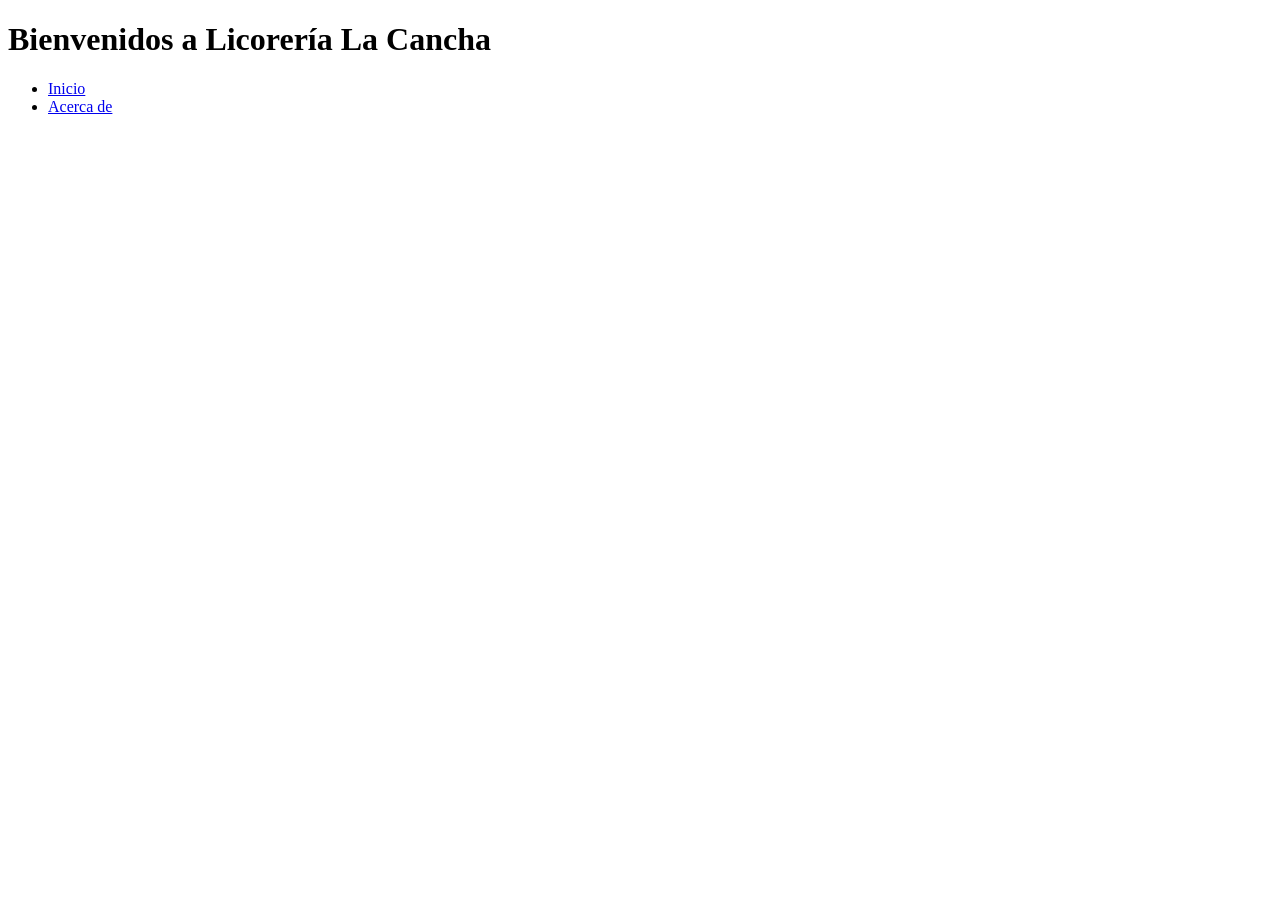
==== Trabajo1/index.html @ 44dd520c "1st commit" ====
<!DOCTYPE html>
<html lang="es">
<!-- Formulario:TextInput V_01 -->


<head>
    <meta charset="UTF-8">
    <meta name="viewport" content="width=device-width, initial-scale=1.0">


    <meta name="author" content="Nombre del Autor(ES)">
    <meta name="description" content="Licorera La Cancha, la mejor excusa para compartir con tus amigos">


    <title>Licorería La Cancha</title>
</head>


<body>
    <header>
        <h1>Bienvenidos a Licorería La Cancha</h1>
        <nav>
            <ul>
                <li><a href="index.html">Inicio</a></li>
                <!-- Debe incluir un enlace a una segunda página web que muestre un about -->
                <li><a href="about.html">Acerca de</a></li>
            </ul>
        </nav>




</body>


</html>
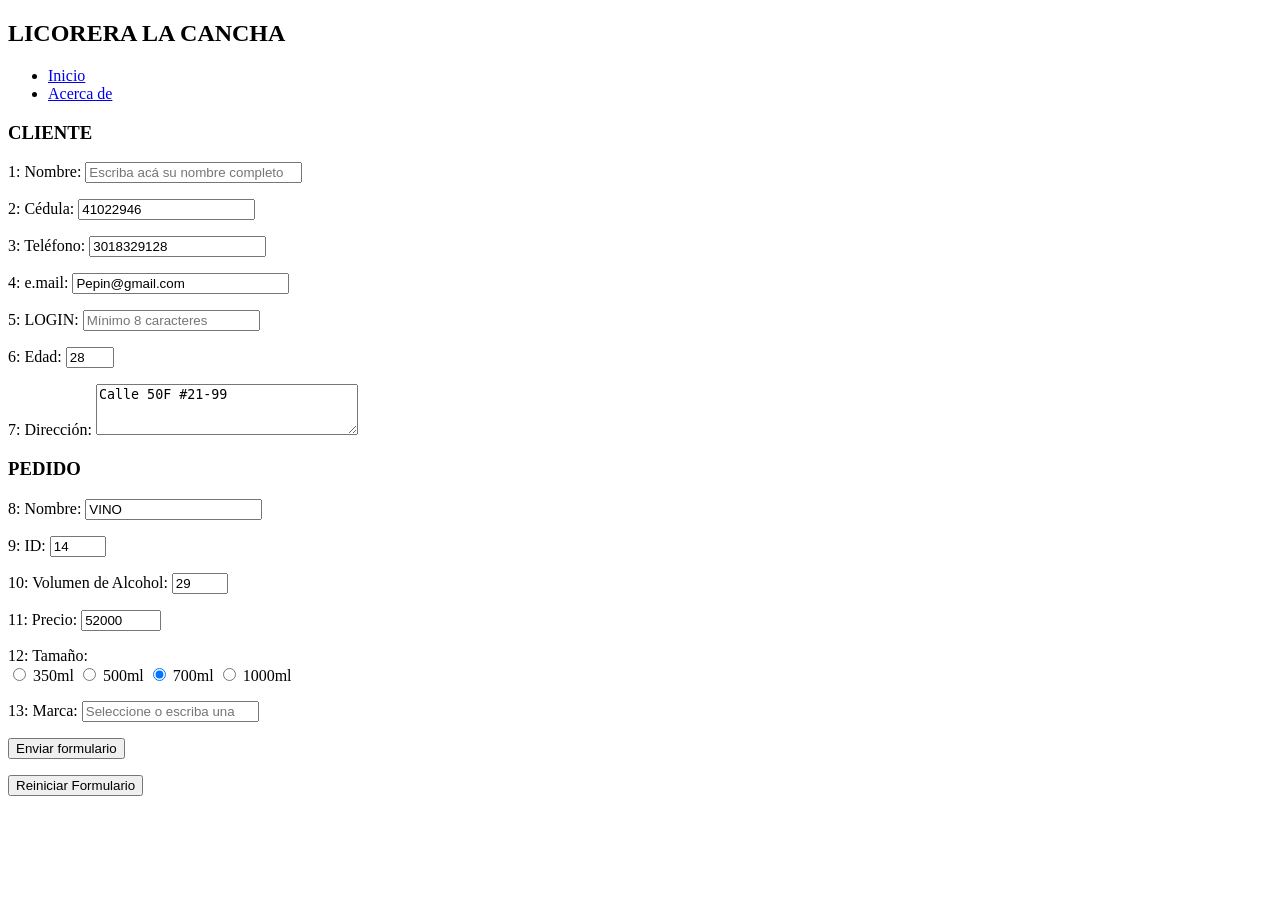
==== commit a4ec7461: "fix: index naming" ====
--- a/Trabajo1/index.html
+++ b/Trabajo1/index.html
@@ -1,7 +1,6 @@
 <!DOCTYPE html>
 <html lang="es">
-<!-- Formulario:TextInput V_01 -->
-
+<!-- Formulario: Licorera La Cancha V_01 -->
 
 <head>
     <meta charset="UTF-8">
@@ -15,22 +14,137 @@
     <title>Licorería La Cancha</title>
 </head>
 
+<body>
 
-<body>
-    <header>
-        <h1>Bienvenidos a Licorería La Cancha</h1>
-        <nav>
-            <ul>
-                <li><a href="index.html">Inicio</a></li>
-                <!-- Debe incluir un enlace a una segunda página web que muestre un about -->
-                <li><a href="about.html">Acerca de</a></li>
-            </ul>
-        </nav>
+    <h2>LICORERA LA CANCHA</h2>
 
+    <nav>
+        <ul>
+            <li><a href="index.html">Inicio</a></li>
+            <!-- Debe incluir un enlace a una segunda página web que muestre un about -->
+            <li><a href="about.html">Acerca de</a></li>
+        </ul>
+    </nav>
+
+    <form name="formulario_licorera" action="procesar_formulario_licorera.js">
+
+
+        <h3>CLIENTE</h3>
+
+
+        <p>
+            <label for="cliente_nombre">1: Nombre:</label>
+            <input type="text" id="cliente_nombre" placeholder="Escriba acá su nombre completo" size="25" required>
+        </p>
+
+
+        <p>
+            <label for="cliente_cedula">2: Cédula:</label>
+            <input type="input" id="cliente_cedula" name="ClienteCedula" value="41022946" min="1000000" max="99999999"
+                required>
+        </p>
+
+
+        <p>
+            <label for="cliente_telefono">3: Teléfono:</label>
+            <input type="number" id="cliente_telefono" name="ClienteTelefono" value="3018329128"
+                placeholder="Ej. 3001234567" size="15" required>
+        </p>
+
+
+        <p>
+            <label for="cliente_email">4: e.mail:</label>
+            <input type="email" id="cliente_email" name="ClienteEmail" value="Pepin@gmail.com"
+                placeholder="Ej. nombre@correo.com" size="25" required>
+        </p>
+
+
+        <p>
+            <label for="cliente_login">5: LOGIN:</label>
+            <input type="password" id="cliente_login" name="ClienteLogin" placeholder="Mínimo 8 caracteres" size="20"
+                required>
+        </p>
+
+
+        <p>
+            <label for="cliente_edad">6: Edad:</label>
+            <input type="number" id="cliente_edad" name="ClienteEdad" value="28" placeholder="Ej. 25" min="18" max="99"
+                size="5" required>
+        </p>
+
+
+        <p>
+            <label for="cliente_direccion">7: Dirección:</label>
+            <textarea name="ClienteDireccion" id="cliente_direccion" cols="30" rows="3">Calle 50F #21-99</textarea>
+        </p>
+
+
+        <h3>PEDIDO</h3>
+
+
+        <p>
+            <label for="pedido_nombre">8: Nombre:</label>
+            <input type="text" id="pedido_nombre" name="PedidoNombre" value="VINO"
+                placeholder="Ej. VINO, AGUARDIENTE..." size="20" required>
+        </p>
+
+
+        <p>
+            <label for="pedido_id">9: ID:</label>
+            <input type="number" id="pedido_id" name="PedidoId" value="14" min="1" max="100">
+        </p>
+
+
+        <p>
+            <label for="pedido_volumen_alcohol">10: Volumen de Alcohol:</label>
+            <input type="number" id="pedido_volumen_alcohol" name="PedidoVolumenAlcohol" value="29" placeholder="Ej. 29"
+                min="0" max="100" size="5" required>
+        </p>
+
+
+        <p>
+            <label for="pedido_precio">11: Precio:</label>
+            <input type="number" id="pedido_precio" name="PedidoPrecio" value="52000" min="1000" max="500000">
+        </p>
+
+
+        <p>
+            <label>12: Tamaño:</label><br>
+            <input type="radio" id="pedido_tamano_350" name="PedidoTamano" value="350ml">
+            <label for="pedido_tamano_350">350ml</label>
+            <input type="radio" id="pedido_tamano_500" name="PedidoTamano" value="500ml">
+            <label for="pedido_tamano_500">500ml</label>
+            <input type="radio" id="pedido_tamano_700" name="PedidoTamano" value="700ml" checked>
+            <label for="pedido_tamano_700">700ml</label>
+            <input type="radio" id="pedido_tamano_1000" name="PedidoTamano" value="1000ml">
+            <label for="pedido_tamano_1000">1000ml</label>
+        </p>
+
+        <p>
+            <label for="pedido_marca">13: Marca:</label>
+            <input type="text" id="pedido_marca" name="PedidoMarca" placeholder="Seleccione o escriba una marca"
+                size="20" autocomplete="off" list="lista_marcas">
+            <datalist id="lista_marcas">
+                <option value="Gato Negro">Gato Negro</option>
+                <option value="Concha y Toro">Concha y Toro</option>
+                <option value="Santa Helena">Santa Helena</option>
+                <option value="Casillero del Diablo">Casillero del Diablo</option>
+            </datalist>
+        </p>
+
+        <p>
+            <label for="boton_enviar"></label>
+            <input type="submit" id="boton_enviar" value="Enviar formulario" formtarget="_blank">
+        </p>
+        <p>
+            <label for="boton_reiniciar"></label>
+            <input type="reset" id="boton_reiniciar" value="Reiniciar Formulario">
+        </p>
+
+    </form>
 
 
 
 </body>
 
-
 </html>
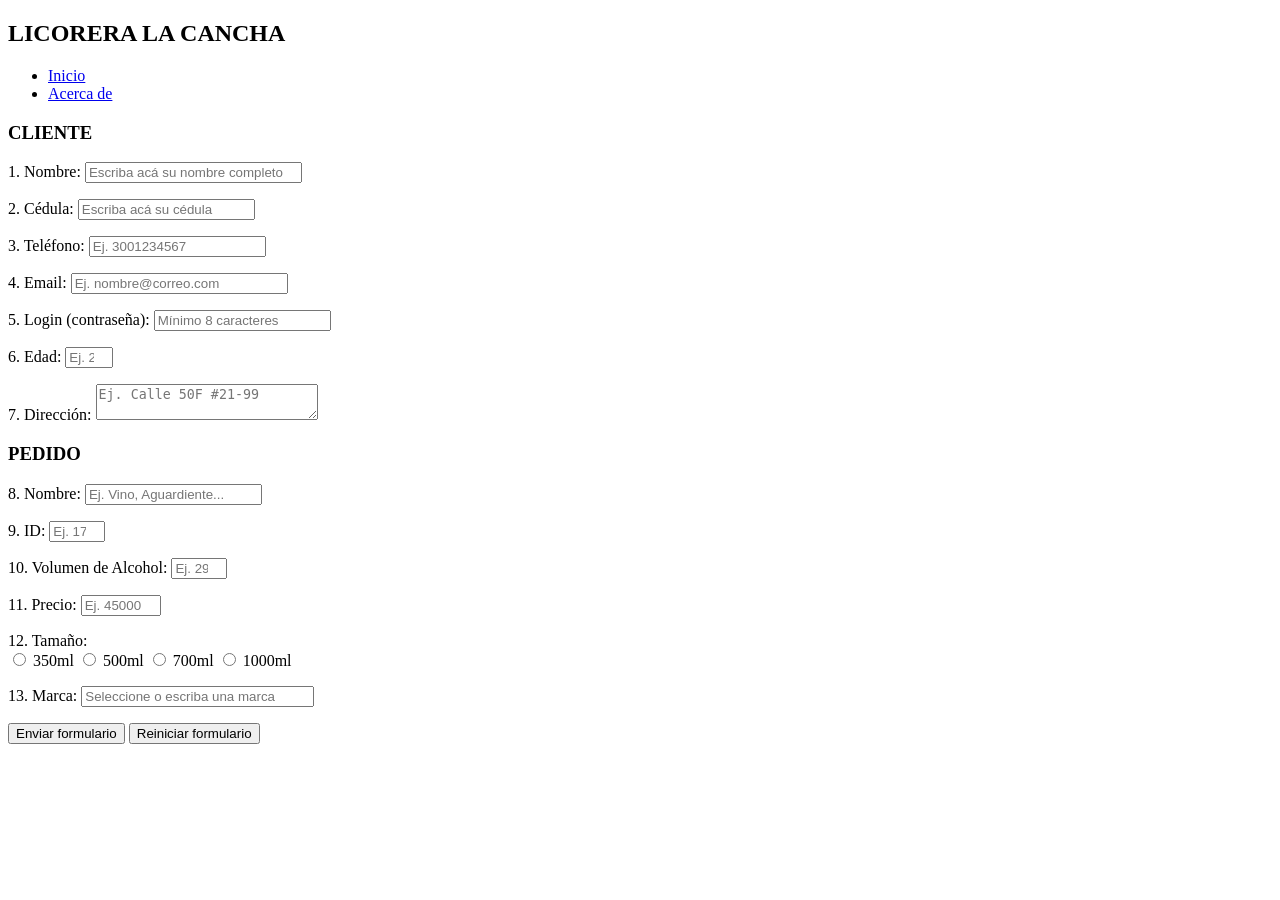
==== commit 59435d8b: "feat: new about section and general improvements" ====
--- a/Trabajo1/index.html
+++ b/Trabajo1/index.html
@@ -5,13 +5,10 @@
 <head>
     <meta charset="UTF-8">
     <meta name="viewport" content="width=device-width, initial-scale=1.0">
-
-
-    <meta name="author" content="Nombre del Autor(ES)">
+    <meta name="author" content="Juan Luis Montiel Villalba, Juan Manuel Rodríguez Sánchez">
     <meta name="description" content="Licorera La Cancha, la mejor excusa para compartir con tus amigos">
-
-
-    <title>Licorería La Cancha</title>
+    <link rel="icon" type="image/svg+xml" href="https://www.svgrepo.com/show/137442/soccer-field.svg">
+    <title>Licorera La Cancha</title>
 </head>
 
 <body>
@@ -26,104 +23,94 @@
         </ul>
     </nav>
 
-    <form name="formulario_licorera" action="procesar_formulario_licorera.js">
-
+    <form id="formulario_n01" name="formularioN01" action="validacion_form.js">
 
         <h3>CLIENTE</h3>
 
+        <p>
+            <label for="cliente_nombre">1. Nombre:</label>
+            <input type="text" id="cliente_nombre" name="ClienteNombre" placeholder="Escriba acá su nombre completo" 
+                size="25" required="on" autocomplete="on" pattern="[A-Za-zÁÉÍÓÚáéíóúÑñ ]{3,}">
+        </p>
 
         <p>
-            <label for="cliente_nombre">1: Nombre:</label>
-            <input type="text" id="cliente_nombre" placeholder="Escriba acá su nombre completo" size="25" required>
+            <label for="cliente_cedula">2. Cédula:</label>
+            <input type="number" id="cliente_cedula" name="ClienteCedula" placeholder="Escriba acá su cédula"
+                required="on" autocomplete="on" pattern="\d{8,11}">
         </p>
 
+        <p>
+            <label for="cliente_telefono">3. Teléfono:</label>
+            <input type="number" id="cliente_telefono" name="ClienteTelefono"
+                placeholder="Ej. 3001234567" size="15" required="on" autocomplete="on" pattern="\d{10}">
+        </p>
 
         <p>
-            <label for="cliente_cedula">2: Cédula:</label>
-            <input type="input" id="cliente_cedula" name="ClienteCedula" value="41022946" min="1000000" max="99999999"
-                required>
+            <label for="cliente_email">4. Email:</label>
+            <input type="email" id="cliente_email" name="ClienteEmail"
+                placeholder="Ej. nombre@correo.com" size="25" required="on" autocomplete="on">
         </p>
 
+        <p>
+            <label for="cliente_login">5. Login (contraseña):</label>
+            <input type="password" id="cliente_login" name="ClienteLogin" title="Mínimo 8 caracteres, incluyendo al menos una letra mayúscula, una letra minúscula y un número" 
+                placeholder="Mínimo 8 caracteres" size="20" required="on" autocomplete="on" pattern="(?=.*\d)(?=.*[a-z])(?=.*[A-Z]).{8,}">
+        </p>
 
         <p>
-            <label for="cliente_telefono">3: Teléfono:</label>
-            <input type="number" id="cliente_telefono" name="ClienteTelefono" value="3018329128"
-                placeholder="Ej. 3001234567" size="15" required>
+            <label for="cliente_edad">6. Edad:</label>
+            <input type="number" id="cliente_edad" name="ClienteEdad" placeholder="Ej. 25" min="18" max="99"
+                size="7" required="on" autocomplete="on">
         </p>
 
-
         <p>
-            <label for="cliente_email">4: e.mail:</label>
-            <input type="email" id="cliente_email" name="ClienteEmail" value="Pepin@gmail.com"
-                placeholder="Ej. nombre@correo.com" size="25" required>
+            <label for="cliente_direccion">7. Dirección:</label>
+            <textarea id="cliente_direccion" name="ClienteDireccion" placeholder="Ej. Calle 50F #21-99" 
+            cols="25" rows="2" required="on" autocomplete="on"></textarea>
         </p>
-
-
-        <p>
-            <label for="cliente_login">5: LOGIN:</label>
-            <input type="password" id="cliente_login" name="ClienteLogin" placeholder="Mínimo 8 caracteres" size="20"
-                required>
-        </p>
-
-
-        <p>
-            <label for="cliente_edad">6: Edad:</label>
-            <input type="number" id="cliente_edad" name="ClienteEdad" value="28" placeholder="Ej. 25" min="18" max="99"
-                size="5" required>
-        </p>
-
-
-        <p>
-            <label for="cliente_direccion">7: Dirección:</label>
-            <textarea name="ClienteDireccion" id="cliente_direccion" cols="30" rows="3">Calle 50F #21-99</textarea>
-        </p>
-
 
         <h3>PEDIDO</h3>
 
+        <p>
+            <label for="pedido_nombre">8. Nombre:</label>
+            <input type="text" id="pedido_nombre" name="PedidoNombre"
+                placeholder="Ej. Vino, Aguardiente..." size="20" required="on" autocomplete="on">
+        </p>
 
         <p>
-            <label for="pedido_nombre">8: Nombre:</label>
-            <input type="text" id="pedido_nombre" name="PedidoNombre" value="VINO"
-                placeholder="Ej. VINO, AGUARDIENTE..." size="20" required>
+            <label for="pedido_id">9. ID:</label>
+            <input type="number" id="pedido_id" name="PedidoId" placeholder="Ej. 17" 
+            min="1" max="100" required="on" autocomplete="on">
         </p>
 
+        <p>
+            <label for="pedido_volumen_alcohol">10. Volumen de Alcohol:</label>
+            <input type="number" id="pedido_volumen_alcohol" name="PedidoVolumenAlcohol" placeholder="Ej. 29"
+                min="0" max="100" size="5" required="on" autocomplete="on">
+        </p>
 
         <p>
-            <label for="pedido_id">9: ID:</label>
-            <input type="number" id="pedido_id" name="PedidoId" value="14" min="1" max="100">
+            <label for="pedido_precio">11. Precio:</label>
+            <input type="number" id="pedido_precio" name="PedidoPrecio" placeholder="Ej. 45000"
+                min="1000" max="500000" required="on" autocomplete="on">
         </p>
 
-
         <p>
-            <label for="pedido_volumen_alcohol">10: Volumen de Alcohol:</label>
-            <input type="number" id="pedido_volumen_alcohol" name="PedidoVolumenAlcohol" value="29" placeholder="Ej. 29"
-                min="0" max="100" size="5" required>
-        </p>
-
-
-        <p>
-            <label for="pedido_precio">11: Precio:</label>
-            <input type="number" id="pedido_precio" name="PedidoPrecio" value="52000" min="1000" max="500000">
-        </p>
-
-
-        <p>
-            <label>12: Tamaño:</label><br>
+            <label>12. Tamaño:</label><br>
             <input type="radio" id="pedido_tamano_350" name="PedidoTamano" value="350ml">
             <label for="pedido_tamano_350">350ml</label>
             <input type="radio" id="pedido_tamano_500" name="PedidoTamano" value="500ml">
             <label for="pedido_tamano_500">500ml</label>
-            <input type="radio" id="pedido_tamano_700" name="PedidoTamano" value="700ml" checked>
+            <input type="radio" id="pedido_tamano_700" name="PedidoTamano" value="700ml">
             <label for="pedido_tamano_700">700ml</label>
             <input type="radio" id="pedido_tamano_1000" name="PedidoTamano" value="1000ml">
             <label for="pedido_tamano_1000">1000ml</label>
         </p>
 
         <p>
-            <label for="pedido_marca">13: Marca:</label>
+            <label for="pedido_marca">13. Marca:</label>
             <input type="text" id="pedido_marca" name="PedidoMarca" placeholder="Seleccione o escriba una marca"
-                size="20" autocomplete="off" list="lista_marcas">
+                size="27" autocomplete="off" list="lista_marcas">
             <datalist id="lista_marcas">
                 <option value="Gato Negro">Gato Negro</option>
                 <option value="Concha y Toro">Concha y Toro</option>
@@ -133,17 +120,13 @@
         </p>
 
         <p>
-            <label for="boton_enviar"></label>
-            <input type="submit" id="boton_enviar" value="Enviar formulario" formtarget="_blank">
-        </p>
-        <p>
-            <label for="boton_reiniciar"></label>
-            <input type="reset" id="boton_reiniciar" value="Reiniciar Formulario">
+            <button type="submit">Enviar formulario</button>
+            <button type="reset">Reiniciar formulario</button>
         </p>
 
     </form>
 
-
+    <script src="validacion_form.js"></script>
 
 </body>
 
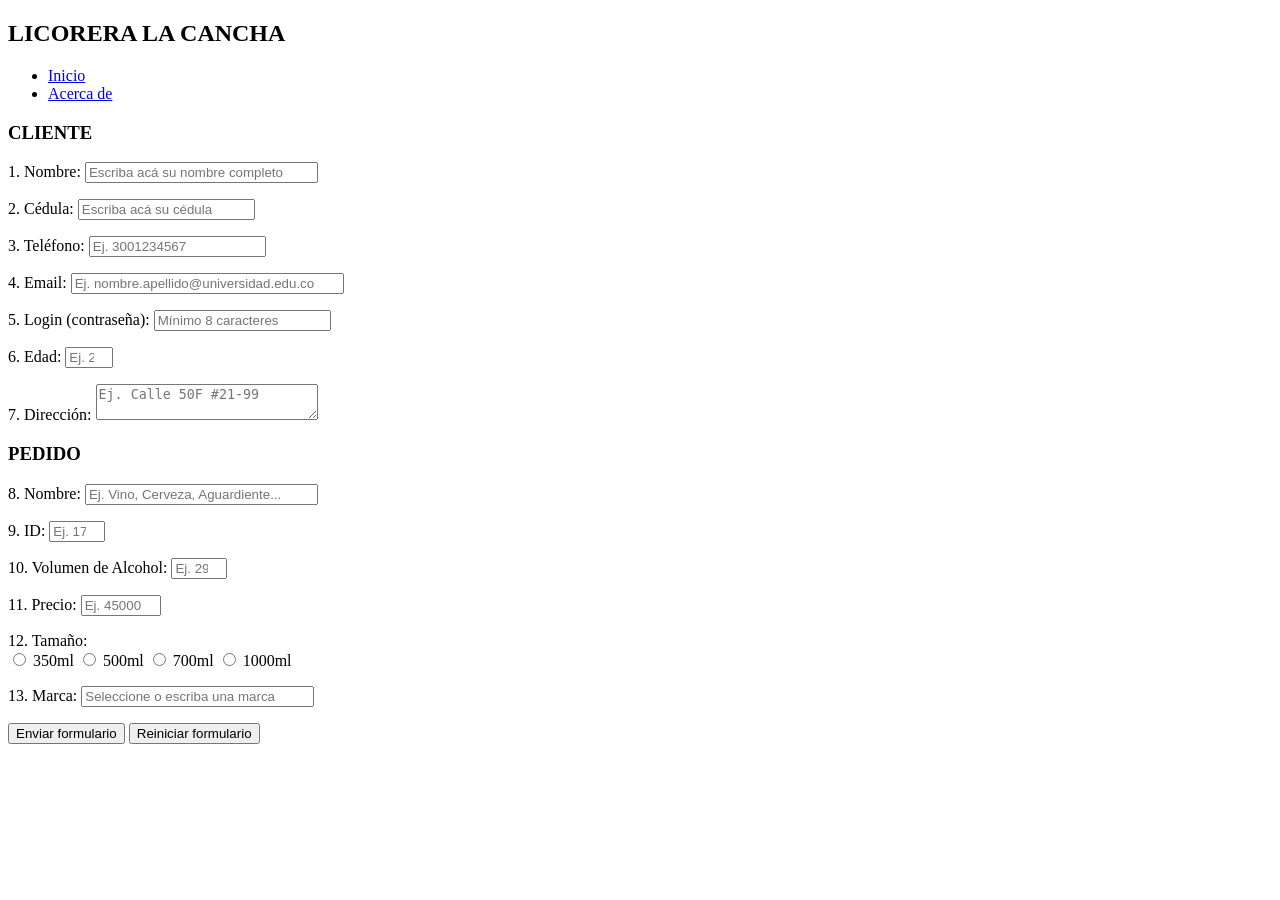
==== commit d5905949: "feat: add validacion_form.js and logo" ====
--- a/Trabajo1/index.html
+++ b/Trabajo1/index.html
@@ -18,7 +18,6 @@
     <nav>
         <ul>
             <li><a href="index.html">Inicio</a></li>
-            <!-- Debe incluir un enlace a una segunda página web que muestre un about -->
             <li><a href="about.html">Acerca de</a></li>
         </ul>
     </nav>
@@ -30,25 +29,29 @@
         <p>
             <label for="cliente_nombre">1. Nombre:</label>
             <input type="text" id="cliente_nombre" name="ClienteNombre" placeholder="Escriba acá su nombre completo" 
-                size="25" required="on" autocomplete="on" pattern="[A-Za-zÁÉÍÓÚáéíóúÑñ ]{3,}">
+                size="27" required="on" autocomplete="on" pattern="[A-Za-zÁÉÍÓÚáéíóúÑñ ]{3,}"
+                title="El nombre debe contener solo letras y espacios, con un mínimo de 3 caracteres.">
         </p>
 
         <p>
             <label for="cliente_cedula">2. Cédula:</label>
             <input type="number" id="cliente_cedula" name="ClienteCedula" placeholder="Escriba acá su cédula"
-                required="on" autocomplete="on" pattern="\d{8,11}">
+                required="on" autocomplete="on"
+                title="La cédula debe tener entre 8 y 11 dígitos numéricos.">
         </p>
 
         <p>
             <label for="cliente_telefono">3. Teléfono:</label>
             <input type="number" id="cliente_telefono" name="ClienteTelefono"
-                placeholder="Ej. 3001234567" size="15" required="on" autocomplete="on" pattern="\d{10}">
+                placeholder="Ej. 3001234567" size="15" required="on" autocomplete="on"
+                title="El teléfono debe tener exactamente 10 dígitos numéricos. Ej: 3001234567">
         </p>
 
         <p>
             <label for="cliente_email">4. Email:</label>
             <input type="email" id="cliente_email" name="ClienteEmail"
-                placeholder="Ej. nombre@correo.com" size="25" required="on" autocomplete="on">
+                placeholder="Ej. nombre.apellido@universidad.edu.co" size="32" required="on" autocomplete="on"
+                title="Ingrese un correo válido. Ej: nombre.apellido@universidad.edu.co">
         </p>
 
         <p>
@@ -60,13 +63,16 @@
         <p>
             <label for="cliente_edad">6. Edad:</label>
             <input type="number" id="cliente_edad" name="ClienteEdad" placeholder="Ej. 25" min="18" max="99"
-                size="7" required="on" autocomplete="on">
+                size="7" required="on" autocomplete="on"
+                title="La edad debe ser un número entero entre 18 y 99.">
         </p>
 
         <p>
             <label for="cliente_direccion">7. Dirección:</label>
             <textarea id="cliente_direccion" name="ClienteDireccion" placeholder="Ej. Calle 50F #21-99" 
-            cols="25" rows="2" required="on" autocomplete="on"></textarea>
+            cols="25" rows="2" required="on" autocomplete="on"
+            title="La dirección debe tener 15 y 80 caracteres. Ej: Calle 50F #21-99"
+            minlength="15" maxlength="80"></textarea>
         </p>
 
         <h3>PEDIDO</h3>
@@ -74,48 +80,62 @@
         <p>
             <label for="pedido_nombre">8. Nombre:</label>
             <input type="text" id="pedido_nombre" name="PedidoNombre"
-                placeholder="Ej. Vino, Aguardiente..." size="20" required="on" autocomplete="on">
+                placeholder="Ej. Vino, Cerveza, Aguardiente..." size="27" required="on" autocomplete="on"
+                minlength="4" pattern=".{4,}"
+                title="El nombre del producto debe tener al menos 4 caracteres.">
         </p>
 
         <p>
             <label for="pedido_id">9. ID:</label>
-            <input type="number" id="pedido_id" name="PedidoId" placeholder="Ej. 17" 
-            min="1" max="100" required="on" autocomplete="on">
+            <input type="number" id="pedido_id" name="PedidoId" placeholder="Ej. 17"
+                min="1" max="100" required="on" autocomplete="on"
+                title="El ID debe ser un número entero entre 1 y 100.">
         </p>
 
         <p>
             <label for="pedido_volumen_alcohol">10. Volumen de Alcohol:</label>
             <input type="number" id="pedido_volumen_alcohol" name="PedidoVolumenAlcohol" placeholder="Ej. 29"
-                min="0" max="100" size="5" required="on" autocomplete="on">
+                min="0" max="100" size="5" required="on" autocomplete="on"
+                title="El volumen de alcohol debe ser un número entero entre 0 y 100.">
         </p>
 
         <p>
             <label for="pedido_precio">11. Precio:</label>
             <input type="number" id="pedido_precio" name="PedidoPrecio" placeholder="Ej. 45000"
-                min="1000" max="500000" required="on" autocomplete="on">
+                min="1000" max="500000" required="on" autocomplete="on"
+                title="El precio debe ser un número entre 1.000 y 500.000.">
         </p>
 
         <p>
             <label>12. Tamaño:</label><br>
-            <input type="radio" id="pedido_tamano_350" name="PedidoTamano" value="350ml">
+            <input type="radio" id="pedido_tamano_350" name="PedidoTamano" value="350ml" required
+                title="Debe seleccionar un tamaño: 350ml, 500ml, 700ml o 1000ml.">
             <label for="pedido_tamano_350">350ml</label>
-            <input type="radio" id="pedido_tamano_500" name="PedidoTamano" value="500ml">
+            <input type="radio" id="pedido_tamano_500" name="PedidoTamano" value="500ml"
+                title="Debe seleccionar un tamaño: 350ml, 500ml, 700ml o 1000ml.">
             <label for="pedido_tamano_500">500ml</label>
-            <input type="radio" id="pedido_tamano_700" name="PedidoTamano" value="700ml">
+            <input type="radio" id="pedido_tamano_700" name="PedidoTamano" value="700ml"
+                title="Debe seleccionar un tamaño: 350ml, 500ml, 700ml o 1000ml.">
             <label for="pedido_tamano_700">700ml</label>
-            <input type="radio" id="pedido_tamano_1000" name="PedidoTamano" value="1000ml">
+            <input type="radio" id="pedido_tamano_1000" name="PedidoTamano" value="1000ml"
+                title="Debe seleccionar un tamaño: 350ml, 500ml, 700ml o 1000ml.">
             <label for="pedido_tamano_1000">1000ml</label>
         </p>
 
         <p>
             <label for="pedido_marca">13. Marca:</label>
             <input type="text" id="pedido_marca" name="PedidoMarca" placeholder="Seleccione o escriba una marca"
-                size="27" autocomplete="off" list="lista_marcas">
-            <datalist id="lista_marcas">
+                size="27" required autocomplete="off" list="lista_marcas"
+                maxlength="30" pattern=".{1,30}"
+                title="La marca puede tener hasta 30 caracteres.">
+                <datalist id="lista_marcas">
+                <option value="Pilsen">Pilsen</option>
+                <option value="Smirnoff">Smirnoff</option>
+                <option value="Don Julio">Don Julio</option>
                 <option value="Gato Negro">Gato Negro</option>
-                <option value="Concha y Toro">Concha y Toro</option>
-                <option value="Santa Helena">Santa Helena</option>
-                <option value="Casillero del Diablo">Casillero del Diablo</option>
+                <option value="Buchanan's">Buchanan's</option>
+                <option value="Club Colombia">Club Colombia</option>
+                <option value="Johnnie Walker">Johnnie Walker</option>
             </datalist>
         </p>
 
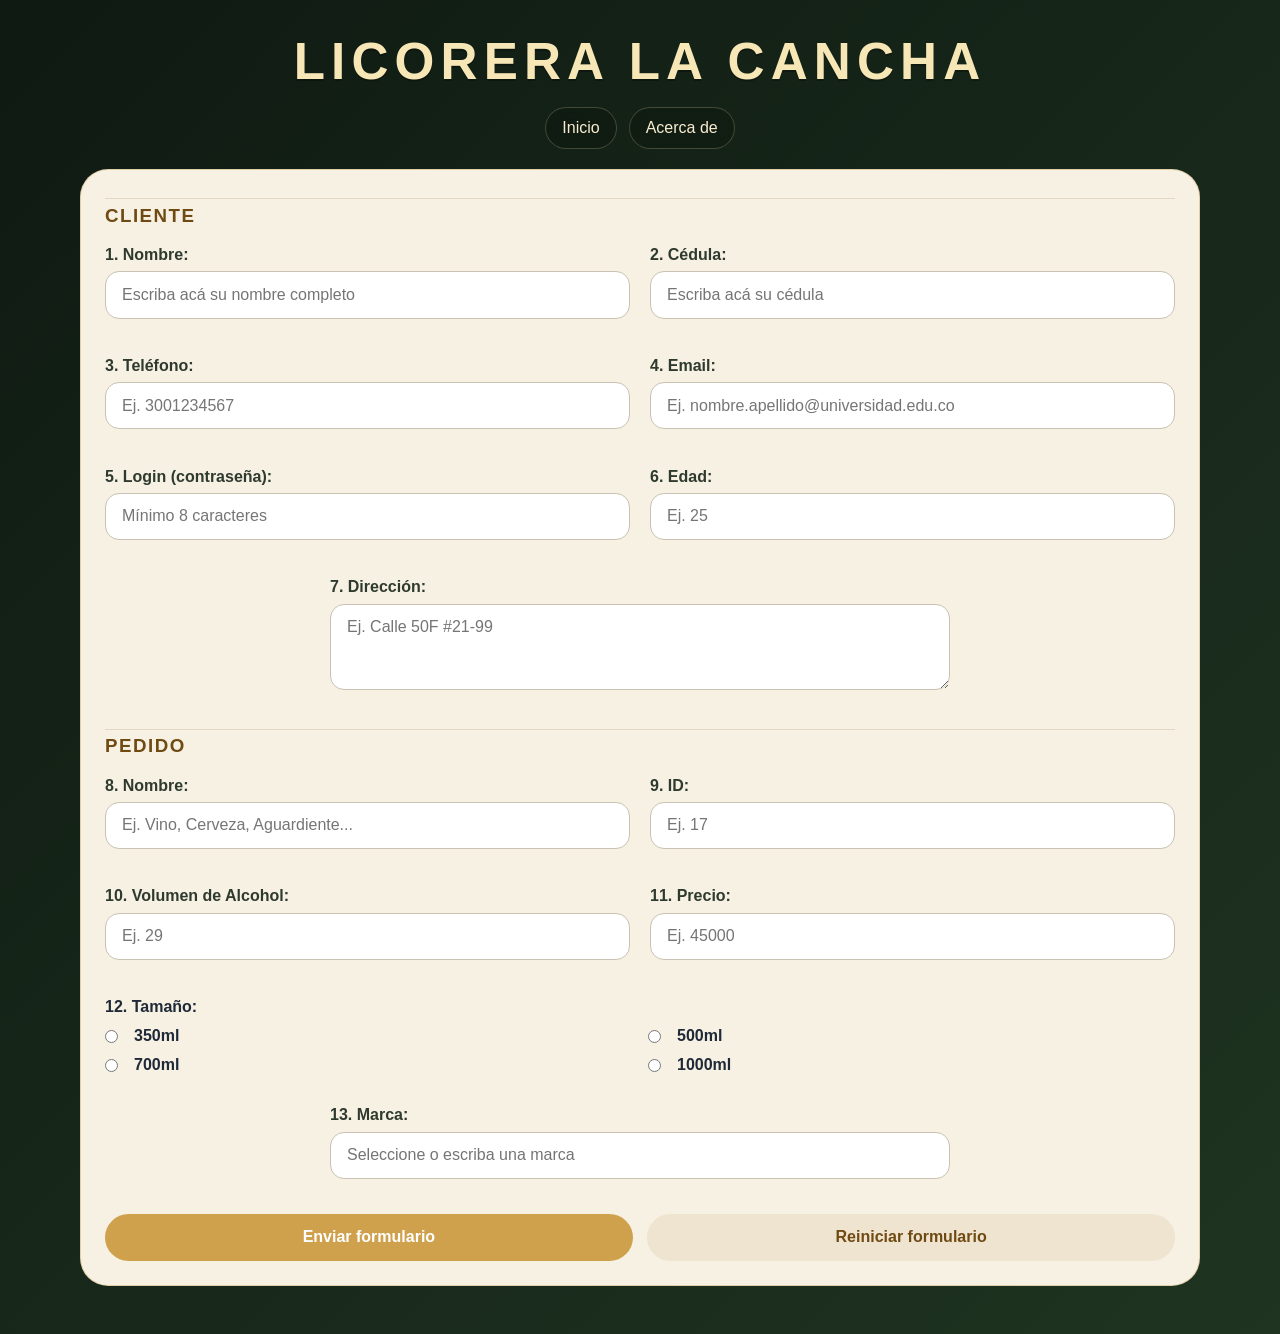
==== commit f1d4e148: "feat: CSS, entregable 2" ====
--- a/Trabajo1/index.html
+++ b/Trabajo1/index.html
@@ -8,6 +8,7 @@
     <meta name="author" content="Juan Luis Montiel Villalba, Juan Manuel Rodríguez Sánchez">
     <meta name="description" content="Licorera La Cancha, la mejor excusa para compartir con tus amigos">
     <link rel="icon" type="image/svg+xml" href="https://www.svgrepo.com/show/137442/soccer-field.svg">
+    <link rel="stylesheet" href="style.css">
     <title>Licorera La Cancha</title>
 </head>
 
@@ -22,7 +23,7 @@
         </ul>
     </nav>
 
-    <form id="formulario_n01" name="formularioN01" action="validacion_form.js">
+    <form id="formulario_n01" name="formularioN01" action="validacion_form.js" novalidate>
 
         <h3>CLIENTE</h3>
 
@@ -106,7 +107,7 @@
                 title="El precio debe ser un número entre 1.000 y 500.000.">
         </p>
 
-        <p>
+        <p class="grupo-tamano">
             <label>12. Tamaño:</label><br>
             <input type="radio" id="pedido_tamano_350" name="PedidoTamano" value="350ml" required
                 title="Debe seleccionar un tamaño: 350ml, 500ml, 700ml o 1000ml.">
--- a/Trabajo1/style.css
+++ b/Trabajo1/style.css
@@ -0,0 +1,468 @@
+/* CSS Licorera La Cancha (basado en tutorial de FalconMasters) */
+
+:root {
+	--fondo-1: #0f1a12;
+	--fondo-2: #1f3421;
+	--panel: #f7f1e4;
+	--panel-borde: rgba(182, 143, 59, 0.35);
+	--texto: #1f2937;
+	--muted: #6b7280;
+	--primario: #9b6b1f;
+	--primario-oscuro: #6f4a12;
+	--ok: #1f8f4d;
+	--ok-fondo: rgba(31, 143, 77, 0.08);
+	--error: #c13c2c;
+	--error-fondo: rgba(193, 60, 44, 0.08);
+}
+
+* {
+	box-sizing: border-box;
+}
+
+body {
+	margin: 0;
+	min-height: 100vh;
+	padding: 2rem 1rem 3rem;
+	font-family: Arial, Helvetica, sans-serif;
+	color: var(--texto);
+	background:
+		linear-gradient(135deg, var(--fondo-1), var(--fondo-2));
+}
+
+body::before {
+	content: '';
+	position: fixed;
+	inset: 0;
+	pointer-events: none;
+	background-image:
+		linear-gradient(rgba(255, 255, 255, 0.02) 1px, transparent 1px),
+		linear-gradient(90deg, rgba(255, 255, 255, 0.02) 1px, transparent 1px);
+	background-size: 44px 44px;
+	opacity: 0.18;
+}
+
+h2,
+h3,
+nav,
+form {
+	position: relative;
+	z-index: 1;
+}
+
+h2 {
+	margin: 0 0 1rem;
+	text-align: center;
+	color: #f8e7b6;
+	letter-spacing: 0.12em;
+	text-shadow: 0 2px 0 rgba(0, 0, 0, 0.28);
+}
+
+body:not(.about-page) > h2 {
+	font-size: clamp(1.5rem, 4vw, 3.4rem);
+}
+
+nav {
+	max-width: 1120px;
+	margin: 0 auto 1.25rem;
+}
+
+nav ul {
+	list-style: none;
+	display: flex;
+	justify-content: center;
+	gap: 0.75rem;
+	padding: 0;
+	margin: 0;
+	flex-wrap: wrap;
+}
+
+nav a {
+	display: inline-flex;
+	align-items: center;
+	justify-content: center;
+	padding: 0.7rem 1rem;
+	border: 1px solid rgba(248, 231, 182, 0.22);
+	border-radius: 999px;
+	color: #f9edd1;
+	text-decoration: none;
+	background: rgba(0, 0, 0, 0.14);
+	backdrop-filter: blur(8px);
+}
+
+nav a:hover {
+	background: rgba(155, 107, 31, 0.34);
+	border-color: rgba(248, 231, 182, 0.45);
+}
+
+form {
+	max-width: 1120px;
+	margin: 0 auto;
+	padding: 1.5rem;
+	border: 1px solid var(--panel-borde);
+	border-radius: 28px;
+	background: var(--panel);
+	box-shadow: var(--sombra);
+	display: grid;
+	grid-template-columns: repeat(2, minmax(0, 1fr));
+	gap: 1rem 1.25rem;
+}
+
+form h3,
+form > p:last-child,
+form > .grupo-tamano {
+	grid-column: 1 / -1;
+}
+
+form h3 {
+	margin: 0.25rem 0 0;
+	padding-top: 0.35rem;
+	color: var(--primario-oscuro);
+	border-top: 1px solid rgba(111, 74, 18, 0.15);
+	letter-spacing: 0.08em;
+}
+
+form > p {
+	margin: 0;
+	padding: 0.2rem 0 1.2rem;
+	border: 0;
+	border-radius: 0;
+	background: transparent;
+	display: flex;
+	flex-direction: column;
+	gap: 0.45rem;
+	position: relative;
+}
+
+form > p:not(.grupo-tamano) > label {
+	font-weight: 700;
+	color: #2f3a2f;
+}
+
+form > p > input,
+form > p > textarea {
+	width: 100%;
+	padding: 0.85rem 1rem;
+	border: 1px solid #c9c1b1;
+	border-radius: 14px;
+	background: #fff;
+	color: var(--texto);
+	font: inherit;
+	outline: none;
+	transition: border-color 0.2s ease, background 0.2s ease;
+}
+
+form > p > textarea {
+	resize: vertical;
+	min-height: 86px;
+}
+
+form > p > input:focus,
+form > p > textarea:focus {
+	border-color: var(--primario);
+}
+
+form > p.campo-ok > input,
+form > p.campo-ok > textarea {
+	border-color: var(--ok);
+}
+
+form > p.campo-error > input,
+form > p.campo-error > textarea {
+	border-color: var(--error);
+}
+
+form > p.campo-ok {
+	border-color: transparent;
+}
+
+form > p.campo-error {
+	border-color: transparent;
+}
+
+form > p.campo-ok > input,
+form > p.campo-ok > textarea,
+form > p.campo-error > input,
+form > p.campo-error > textarea {
+	padding-right: 3rem;
+}
+
+form > p.campo-ok::before,
+form > p.campo-error::before {
+	position: absolute;
+	right: 1rem;
+	top: 2.15rem;
+	width: 1.75rem;
+	height: 1.75rem;
+	border-radius: 999px;
+	display: inline-flex;
+	align-items: center;
+	justify-content: center;
+	font-weight: 700;
+	color: #fff;
+}
+
+form > p.campo-ok::before {
+	content: '✓';
+	background: var(--ok);
+}
+
+form > p.campo-error::before {
+	content: '✕';
+	background: var(--error);
+}
+
+form > p.campo-ok::after,
+form > p.campo-error::after {
+	content: attr(data-error);
+	position: static;
+	left: 1rem;
+	right: 1rem;
+	font-size: 0.84rem;
+	line-height: 1.3;
+	padding-right: 3rem;
+}
+
+form > p.campo-ok::after {
+	color: var(--ok);
+}
+
+form > p.campo-error::after {
+	color: var(--error);
+}
+
+form > p.grupo-tamano {
+	padding-bottom: 0.8rem;
+	display: grid;
+	grid-template-columns: auto minmax(0, 1fr) auto minmax(0, 1fr);
+	gap: 0.7rem 1rem;
+	align-items: start;
+	grid-column: 1 / -1;
+}
+
+form > p.grupo-tamano > label:first-child {
+	grid-column: 1 / -1;
+	display: block;
+	margin-bottom: 0;
+}
+
+form > p.grupo-tamano > br {
+	display: none;
+}
+
+form > p.grupo-tamano > input[type="radio"] {
+	width: auto;
+	accent-color: var(--primario);
+	margin: 0;
+	justify-self: end;
+	align-self: center;
+}
+
+form > p.grupo-tamano > label[for^="pedido_tamano_"] {
+	display: inline-flex;
+	align-items: center;
+	justify-content: flex-start;
+	margin: 0;
+	font-weight: 600;
+	grid-column: auto;
+}
+
+form > p.grupo-tamano > input[type="radio"] + label[for^="pedido_tamano_"] {
+	grid-column: span 1;
+}
+
+form > p.grupo-tamano.campo-ok,
+form > p.grupo-tamano.campo-error {
+	padding-bottom: 0.8rem;
+}
+
+form > p:nth-of-type(7),
+form > p:nth-of-type(13) {
+	grid-column: 1 / -1;
+	justify-self: center;
+	width: min(100%, 620px);
+}
+
+form > p:nth-of-type(7) textarea,
+form > p:nth-of-type(13) input {
+	width: 100%;
+}
+
+form > p.grupo-tamano > label:first-child {
+	font-weight: 700;
+}
+
+form > p:last-child {
+	display: grid;
+	grid-template-columns: repeat(2, minmax(0, 1fr));
+	gap: 0.9rem;
+	justify-content: stretch;
+	padding: 0;
+	border: 0;
+	background: transparent;
+}
+
+button {
+	appearance: none;
+	border: 0;
+	border-radius: 999px;
+	padding: 0.9rem 1.35rem;
+	font: inherit;
+	font-weight: 700;
+	cursor: pointer;
+}
+
+button[type="submit"] {
+	color: #fff;
+	background: #d0a14d;
+}
+
+button[type="reset"] {
+	color: var(--primario-oscuro);
+	background: rgba(155, 107, 31, 0.1);
+}
+
+form > p:last-child button {
+	width: 100%;
+}
+
+body.about-page {
+	background:
+		linear-gradient(135deg, var(--fondo-1), var(--fondo-2));
+	color: #f7ebc7;
+}
+
+body.about-page::before {
+	background-image:
+		linear-gradient(rgba(255, 255, 255, 0.02) 1px, transparent 1px),
+		linear-gradient(90deg, rgba(255, 255, 255, 0.02) 1px, transparent 1px);
+	background-size: 44px 44px;
+	opacity: 0.18;
+}
+
+body.about-page h1 {
+	margin: 0;
+	text-align: center;
+	font-size: clamp(2rem, 4vw, 3.5rem);
+	letter-spacing: 0.12em;
+	text-transform: uppercase;
+	color: #f8e7b6;
+	text-shadow: 0 2px 0 rgba(0, 0, 0, 0.28);
+}
+
+body.about-page h1 a {
+	color: inherit;
+	text-decoration: none;
+}
+
+body.about-page h1 a:hover {
+	color: inherit;
+}
+
+body.about-page .about-layout {
+	width: min(1120px, calc(100% - 2rem));
+	margin: 0 auto;
+	padding-bottom: 1rem;
+}
+
+body.about-page .about-hero {
+	padding: 1rem 0 1.4rem;
+	text-align: center;
+}
+
+body.about-page .about-slogan {
+	margin: 0.65rem auto 0;
+	font-size: clamp(1rem, 2.1vw, 1.25rem);
+	color: #f9edd1;
+	font-style: italic;
+}
+
+body.about-page .about-panel {
+	background: rgba(247, 241, 228, 0.98);
+	border: 1px solid var(--panel-borde);
+	border-radius: 26px;
+	padding: 1.2rem;
+	box-shadow: var(--sombra);
+	color: var(--texto);
+}
+
+body.about-page .about-intro {
+	display: grid;
+	grid-template-columns: minmax(260px, 340px) minmax(0, 1fr);
+	gap: 1.2rem;
+	align-items: center;
+	margin-bottom: 1.2rem;
+}
+
+body.about-page .about-media {
+	margin: 0;
+	display: flex;
+	justify-content: center;
+	align-items: center;
+	border-radius: 24px;
+	overflow: hidden;
+	border: 1px solid rgba(182, 143, 59, 0.22);
+}
+
+body.about-page .about-media img {
+	max-width: 100%;
+	height: auto;
+	display: block;
+	border-radius: 24px;
+}
+
+body.about-page .about-copy h2,
+body.about-page .about-card h2,
+body.about-page .about-closing h2 {
+	margin-top: 0;
+	text-align: left;
+	color: var(--primario-oscuro);
+	text-shadow: none;
+	letter-spacing: 0.06em;
+}
+
+body.about-page .about-copy p,
+body.about-page .about-card p,
+body.about-page .about-closing p {
+	margin: 0 0 0.9rem;
+	line-height: 1.65;
+	color: #314033;
+}
+
+body.about-page .about-grid {
+	display: grid;
+	grid-template-columns: repeat(2, minmax(0, 1fr));
+	gap: 1rem;
+	margin-bottom: 1rem;
+}
+
+body.about-page .about-card ul {
+	margin: 0;
+	padding-left: 1.2rem;
+	color: #314033;
+	line-height: 1.7;
+}
+
+body.about-page .about-card li + li {
+	margin-top: 0.35rem;
+}
+
+body.about-page .about-closing {
+	margin-bottom: 1rem;
+	text-align: center;
+	border-left: 4px solid var(--primario);
+	border-right: 4px solid rgba(31, 143, 77, 0.55);
+}
+
+body.about-page .about-warning {
+	position: relative;
+	overflow: hidden;
+	padding: 1rem 1.2rem;
+	border-radius: 999px;
+	border: 2px solid rgba(248, 231, 182, 0.4);
+	background: rgba(111, 74, 18, 0.95);
+	color: #fff1d0;
+	text-align: center;
+	font-weight: 800;
+	letter-spacing: 0.03em;
+	box-shadow: var(--sombra);
+}
